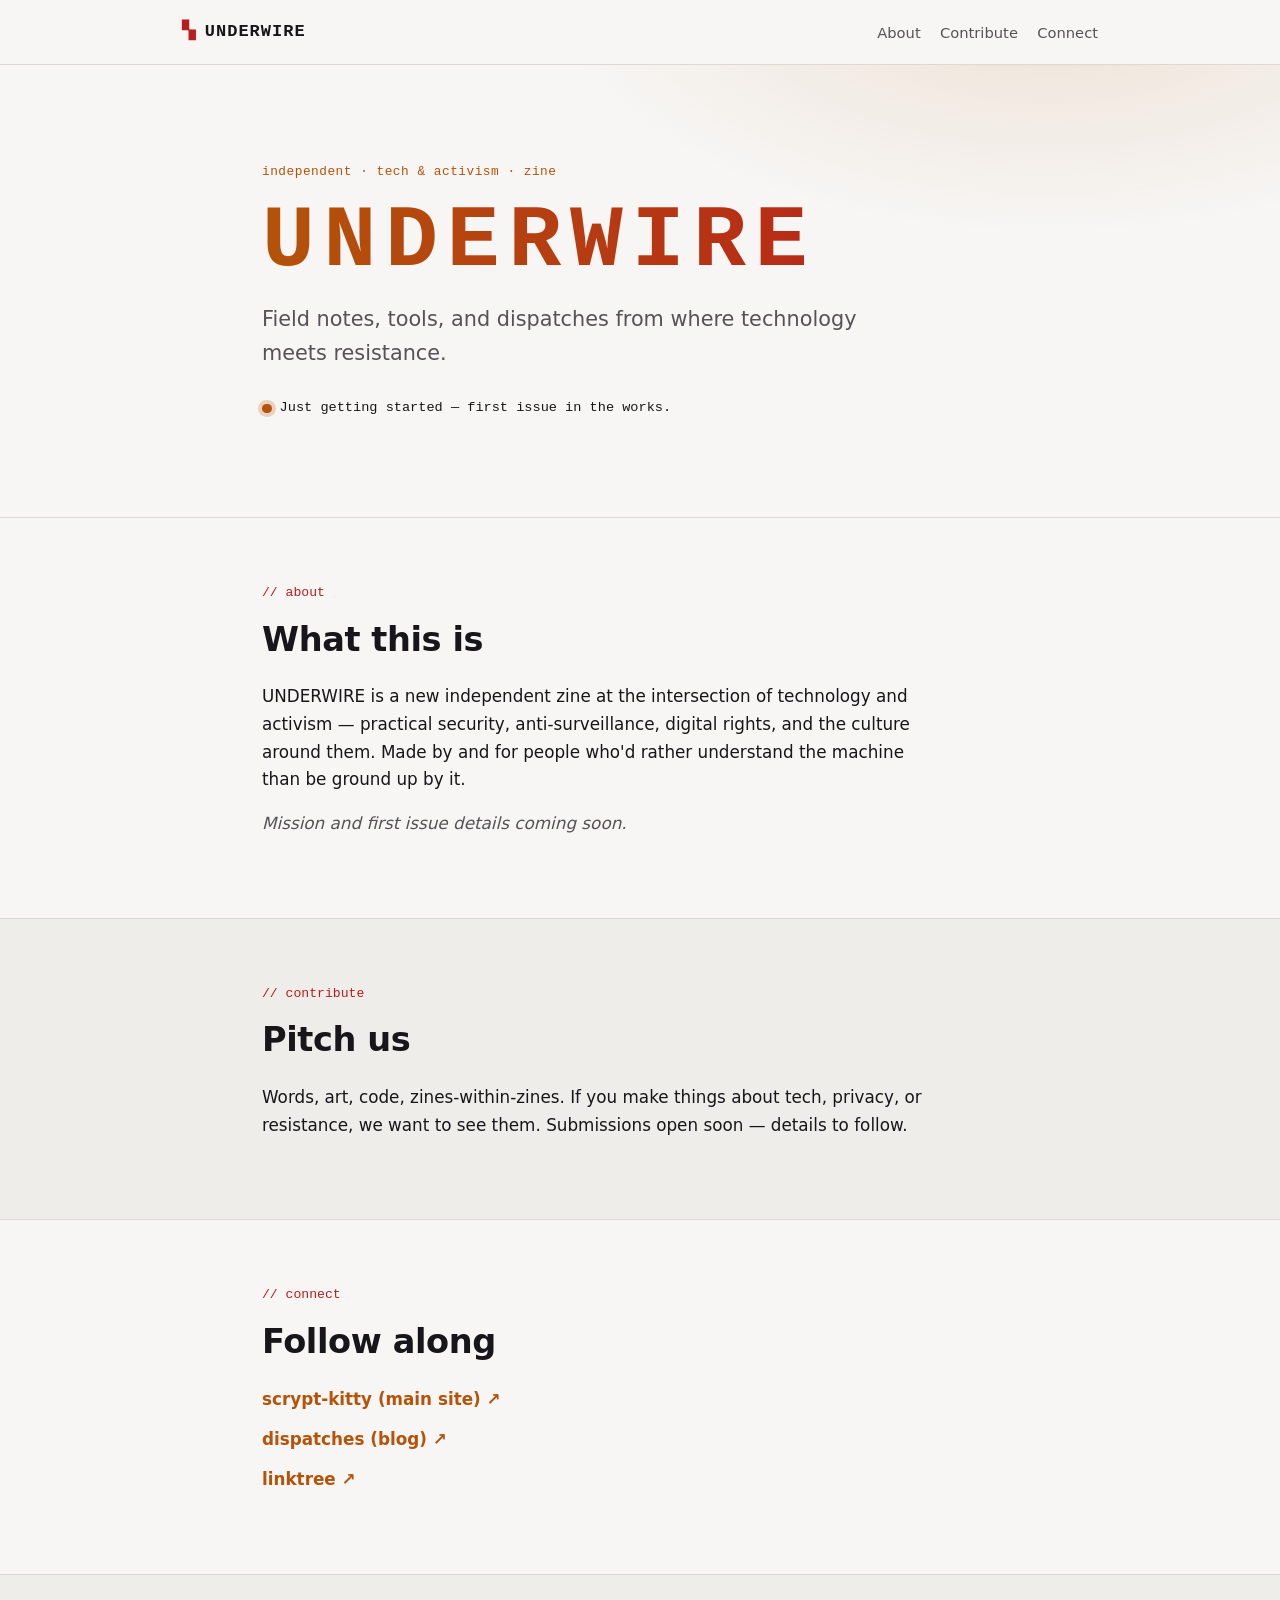
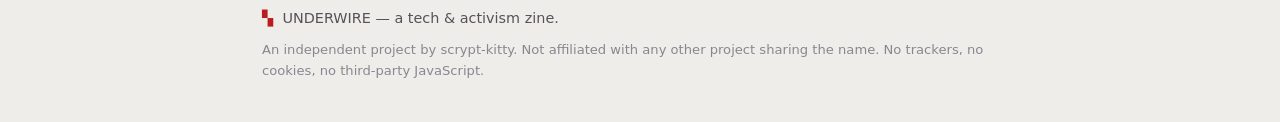
==== index.html @ b6c040b7 "UNDERWIRE — tech & activism zine landing (launch page)" ====
<!DOCTYPE html>
<html lang="en">
<head>
  <meta charset="utf-8" />
  <meta name="viewport" content="width=device-width, initial-scale=1" />
  <title>UNDERWIRE — a tech &amp; activism zine</title>
  <meta name="description" content="UNDERWIRE — an independent tech &amp; activism zine. Field notes, tools, and dispatches from where technology meets resistance. Launching soon." />
  <meta name="referrer" content="no-referrer" />
  <meta name="color-scheme" content="dark light" />
  <meta name="theme-color" content="#0a0a0c" />
  <meta property="og:title" content="UNDERWIRE — a tech &amp; activism zine" />
  <meta property="og:description" content="Independent tech &amp; activism zine. Launching soon." />
  <meta property="og:type" content="website" />
  <link rel="icon" href="favicon.svg" type="image/svg+xml" />
  <link rel="stylesheet" href="styles.css" />
</head>
<body>
  <a class="skip-link" href="#main">Skip to content</a>

  <header class="site-header">
    <nav class="nav" aria-label="Primary">
      <a class="brand" href="/underwire/">
        <span class="mark" aria-hidden="true">▚</span>
        <span class="brand-name">UNDERWIRE</span>
      </a>
      <ul class="nav-links">
        <li><a href="#about">About</a></li>
        <li><a href="#contribute">Contribute</a></li>
        <li><a href="#connect">Connect</a></li>
      </ul>
    </nav>
  </header>

  <main id="main">
    <section class="hero">
      <div class="wrap">
        <p class="eyebrow">independent · tech &amp; activism · zine</p>
        <h1 class="wordmark">UNDERWIRE</h1>
        <p class="tagline">Field notes, tools, and dispatches from where technology meets resistance.</p>
        <p class="status"><span class="dot" aria-hidden="true"></span> Just getting started — first issue in the works.</p>
      </div>
    </section>

    <section class="section" id="about">
      <div class="wrap">
        <p class="kicker">// about</p>
        <h2>What this is</h2>
        <p class="prose">
          UNDERWIRE is a new independent zine at the intersection of technology and activism —
          practical security, anti-surveillance, digital rights, and the culture around them.
          Made by and for people who'd rather understand the machine than be ground up by it.
        </p>
        <p class="prose muted">
          <em>Mission and first issue details coming soon.</em>
        </p>
      </div>
    </section>

    <section class="section section-alt" id="contribute">
      <div class="wrap">
        <p class="kicker">// contribute</p>
        <h2>Pitch us</h2>
        <p class="prose">
          Words, art, code, zines-within-zines. If you make things about tech, privacy, or
          resistance, we want to see them. Submissions open soon — details to follow.
        </p>
      </div>
    </section>

    <section class="section" id="connect">
      <div class="wrap">
        <p class="kicker">// connect</p>
        <h2>Follow along</h2>
        <ul class="links">
          <li><a href="https://scrypt-kitty.github.io/" rel="noopener">scrypt-kitty (main site) ↗</a></li>
          <li><a href="https://scrypt-kitty.github.io/dispatches/" rel="noopener">dispatches (blog) ↗</a></li>
          <li><a href="https://linktr.ee/rcperez" rel="noopener">linktree ↗</a></li>
        </ul>
      </div>
    </section>
  </main>

  <footer class="site-footer">
    <div class="wrap">
      <p><span class="mark" aria-hidden="true">▚</span> UNDERWIRE — a tech &amp; activism zine.</p>
      <p class="fineprint">An independent project by scrypt-kitty. Not affiliated with any other
      project sharing the name. No trackers, no cookies, no third-party JavaScript.</p>
    </div>
  </footer>
</body>
</html>
---- styles.css ----
/* UNDERWIRE — pure CSS, no JS, no external fonts/CDNs. Own identity: amber/red on ink. */
:root {
  --bg:#0a0a0c; --bg-alt:#0e0e11; --surface:#141417; --border:#2a2a30;
  --text:#ececec; --muted:#9a9a9a; --muted-2:#6d6d75;
  --accent:#f59e0b;   /* amber */
  --accent-2:#ef4444; /* red */
  --sans: ui-sans-serif, system-ui, -apple-system, "Segoe UI", Roboto, Helvetica, Arial, sans-serif;
  --mono: ui-monospace, "SFMono-Regular", "Cascadia Code", "JetBrains Mono", Consolas, monospace;
  --maxw: 820px; --pad: clamp(1rem, 4vw, 2rem); --radius: 12px;
}
@media (prefers-color-scheme: light) {
  :root { --bg:#f7f6f4; --bg-alt:#efedea; --surface:#fff; --border:#ddd8d2; --text:#17161a; --muted:#565258; --muted-2:#8a8690; --accent:#b45309; --accent-2:#b91c1c; }
}
*,*::before,*::after{box-sizing:border-box}
html{scroll-behavior:smooth;-webkit-text-size-adjust:100%}
@media (prefers-reduced-motion:reduce){html{scroll-behavior:auto}*{animation:none!important}}
body{margin:0;font-family:var(--sans);background:var(--bg);color:var(--text);line-height:1.65;font-size:17px;-webkit-font-smoothing:antialiased}
a{color:var(--accent);text-decoration:none}
a:hover{text-decoration:underline}
.wrap{width:100%;max-width:var(--maxw);margin-inline:auto;padding-inline:var(--pad)}
.muted{color:var(--muted)}
.skip-link{position:absolute;left:-999px;top:0;background:var(--accent);color:#111;padding:.6rem 1rem}
.skip-link:focus{left:0}
:focus-visible{outline:2px solid var(--accent);outline-offset:2px;border-radius:3px}

.site-header{position:sticky;top:0;z-index:20;background:color-mix(in srgb,var(--bg) 86%,transparent);backdrop-filter:blur(10px);border-bottom:1px solid var(--border)}
.nav{display:flex;align-items:center;justify-content:space-between;gap:1rem;height:4rem;max-width:980px;margin-inline:auto;padding-inline:var(--pad)}
.brand{display:inline-flex;align-items:center;gap:.55rem;color:var(--text);font-weight:800;font-family:var(--mono);letter-spacing:1px}
.brand:hover{text-decoration:none}
.mark{color:var(--accent-2)}
.nav-links{display:flex;gap:1.2rem;list-style:none;margin:0;padding:0}
.nav-links a{color:var(--muted);font-size:.92rem}
.nav-links a:hover{color:var(--text);text-decoration:none}

.hero{border-bottom:1px solid var(--border);background:radial-gradient(52rem 26rem at 82% -18%,color-mix(in srgb,var(--accent) 14%,transparent),transparent 60%),var(--bg);padding-block:clamp(3rem,9vw,6rem)}
.eyebrow{font-family:var(--mono);color:var(--accent);font-size:.8rem;letter-spacing:.5px;text-transform:lowercase;margin:0 0 1rem}
.wordmark{font-family:var(--mono);font-size:clamp(2.6rem,10vw,5.5rem);font-weight:800;letter-spacing:.1em;margin:0 0 1rem;line-height:1;
  background:linear-gradient(90deg,var(--accent),var(--accent-2));-webkit-background-clip:text;background-clip:text;color:transparent}
.tagline{font-size:clamp(1.05rem,2.2vw,1.3rem);color:var(--muted);max-width:48ch;margin:0 0 1.4rem}
.status{display:inline-flex;align-items:center;gap:.5rem;font-family:var(--mono);font-size:.85rem;color:var(--text);margin:0}
.dot{width:.6rem;height:.6rem;border-radius:50%;background:var(--accent);box-shadow:0 0 0 4px color-mix(in srgb,var(--accent) 22%,transparent)}

.section{padding-block:clamp(2.4rem,6vw,4rem)}
.section-alt{background:var(--bg-alt);border-block:1px solid var(--border)}
.kicker{font-family:var(--mono);color:var(--accent-2);font-size:.82rem;margin:0 0 .5rem}
.section h2{font-size:clamp(1.5rem,3.4vw,2.1rem);letter-spacing:-.4px;margin:0 0 1rem;font-weight:800}
.prose{max-width:62ch;margin:0 0 1rem;font-size:1.05rem}
.links{list-style:none;margin:1rem 0 0;padding:0;display:grid;gap:.7rem}
.links a{font-weight:700;font-size:1.05rem}

.site-footer{border-top:1px solid var(--border);background:var(--bg-alt);padding-block:2rem;margin-top:1rem}
.site-footer p{margin:0 0 .5rem;color:var(--muted);font-size:.9rem}
.site-footer .mark{margin-right:.3rem}
.fineprint{color:var(--muted-2)!important;font-size:.82rem!important}
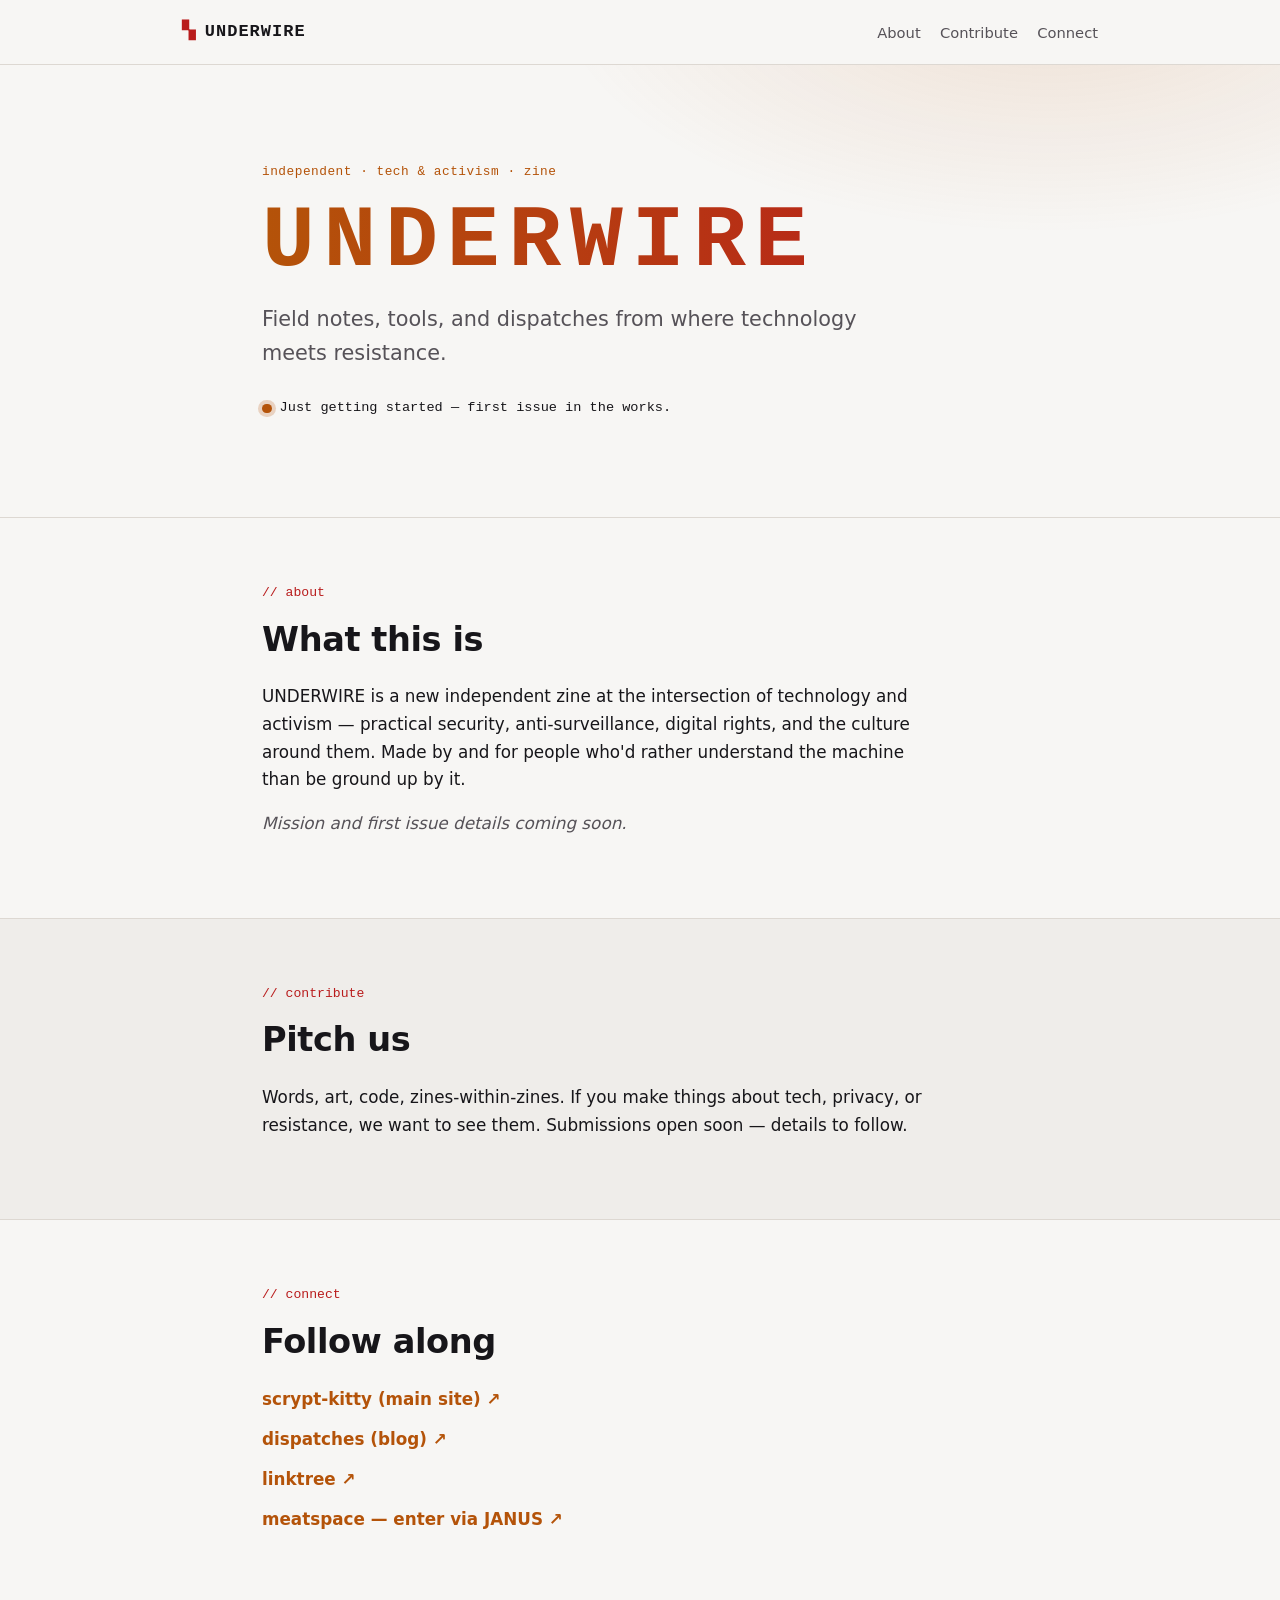
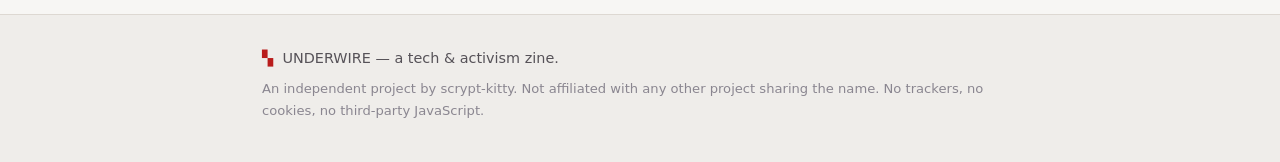
==== commit 985492df: "connect: link the meatspace ARG (enter via JANUS)" ====
--- a/index.html
+++ b/index.html
@@ -75,6 +75,7 @@
           <li><a href="https://scrypt-kitty.github.io/" rel="noopener">scrypt-kitty (main site) ↗</a></li>
           <li><a href="https://scrypt-kitty.github.io/dispatches/" rel="noopener">dispatches (blog) ↗</a></li>
           <li><a href="https://linktr.ee/rcperez" rel="noopener">linktree ↗</a></li>
+          <li><a href="https://scrypt-kitty.github.io/meatspace-pages/portal/" rel="noopener">meatspace — enter via JANUS ↗</a></li>
         </ul>
       </div>
     </section>
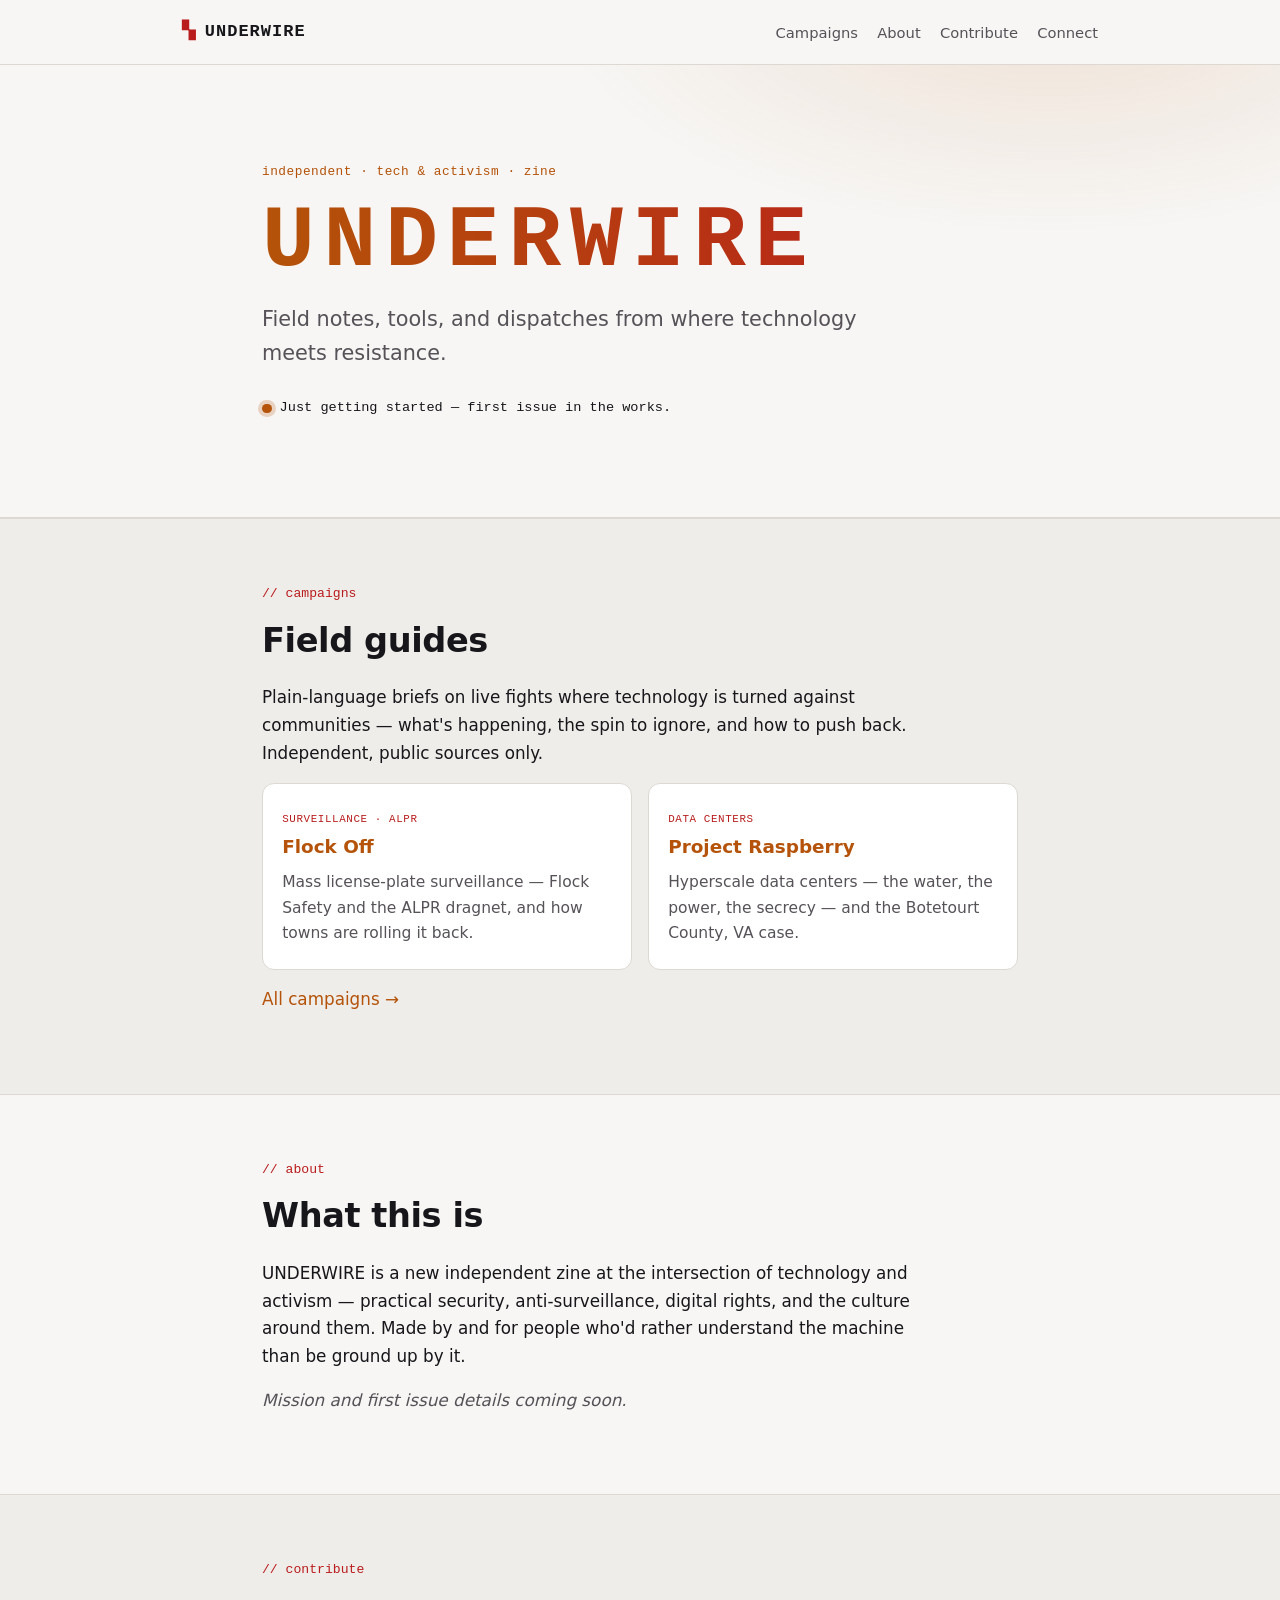
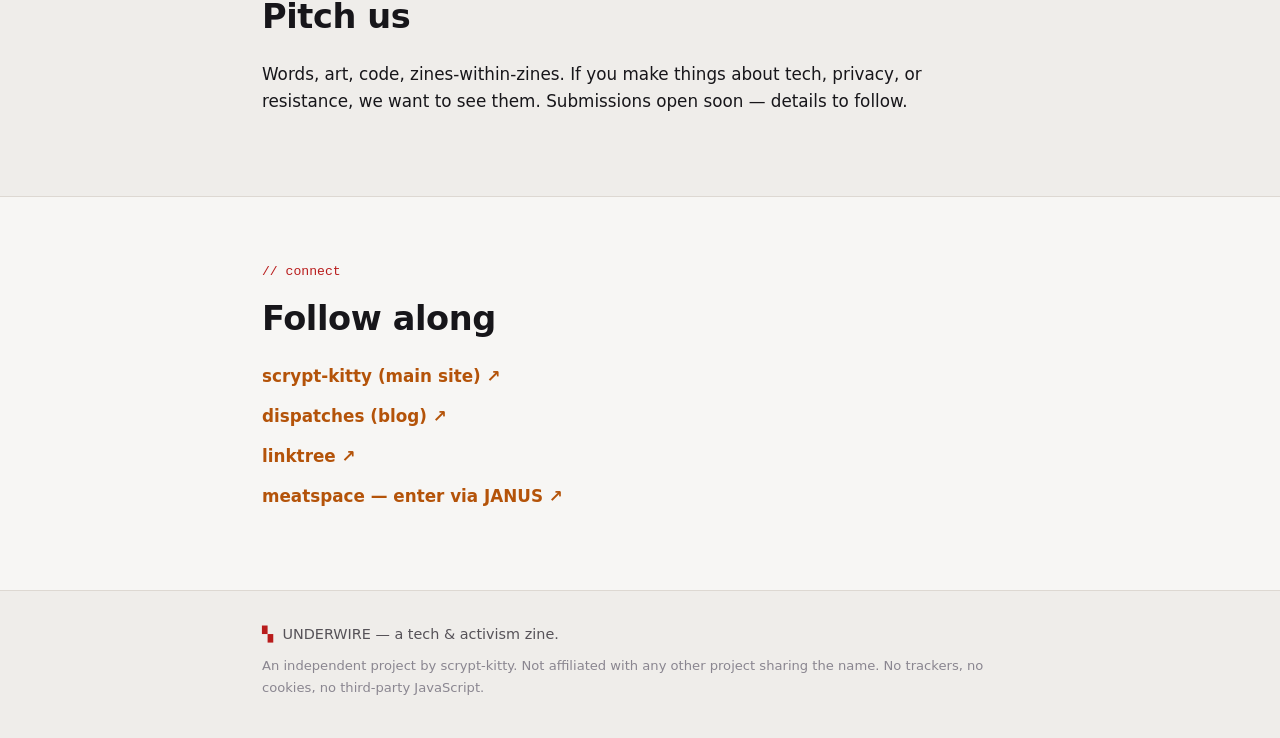
==== commit 230b600a: "Add independent activism campaign hubs: Flock Off (ALPR) + Project Raspberry Zero-JS static field gu" ====
--- a/index.html
+++ b/index.html
@@ -24,6 +24,7 @@
         <span class="brand-name">UNDERWIRE</span>
       </a>
       <ul class="nav-links">
+        <li><a href="campaigns/">Campaigns</a></li>
         <li><a href="#about">About</a></li>
         <li><a href="#contribute">Contribute</a></li>
         <li><a href="#connect">Connect</a></li>
@@ -38,6 +39,27 @@
         <h1 class="wordmark">UNDERWIRE</h1>
         <p class="tagline">Field notes, tools, and dispatches from where technology meets resistance.</p>
         <p class="status"><span class="dot" aria-hidden="true"></span> Just getting started — first issue in the works.</p>
+      </div>
+    </section>
+
+    <section class="section section-alt" id="campaigns">
+      <div class="wrap">
+        <p class="kicker">// campaigns</p>
+        <h2>Field guides</h2>
+        <p class="prose">Plain-language briefs on live fights where technology is turned against communities — what's happening, the spin to ignore, and how to push back. Independent, public sources only.</p>
+        <div class="cards">
+          <div class="card link">
+            <span class="tag">surveillance · ALPR</span>
+            <h3><a href="campaigns/flock-off/">Flock Off</a></h3>
+            <p>Mass license-plate surveillance — Flock Safety and the ALPR dragnet, and how towns are rolling it back.</p>
+          </div>
+          <div class="card link">
+            <span class="tag">data centers</span>
+            <h3><a href="campaigns/raspberry/">Project Raspberry</a></h3>
+            <p>Hyperscale data centers — the water, the power, the secrecy — and the Botetourt County, VA case.</p>
+          </div>
+        </div>
+        <p class="prose"><a href="campaigns/">All campaigns →</a></p>
       </div>
     </section>
 
--- a/styles.css
+++ b/styles.css
@@ -52,3 +52,37 @@
 .site-footer p{margin:0 0 .5rem;color:var(--muted);font-size:.9rem}
 .site-footer .mark{margin-right:.3rem}
 .fineprint{color:var(--muted-2)!important;font-size:.82rem!important}
+
+/* ── Campaigns (activism hubs) — reuses tokens above; still zero-JS ── */
+.crumb{font-family:var(--mono);font-size:.82rem;color:var(--muted-2);margin:0 0 .4rem}
+.crumb a{color:var(--muted)}
+.lede{font-size:clamp(1.1rem,2.4vw,1.35rem);color:var(--text);max-width:60ch;margin:.2rem 0 1.2rem}
+.disclaimer{border:1px solid var(--border);border-left:3px solid var(--accent);background:var(--surface);border-radius:var(--radius);padding:.9rem 1.1rem;margin:1.2rem 0;font-size:.92rem;color:var(--muted)}
+.toc{border:1px solid var(--border);border-radius:var(--radius);background:var(--surface);padding:.9rem 1.1rem;margin:1.4rem 0}
+.toc p{font-family:var(--mono);font-size:.72rem;text-transform:uppercase;letter-spacing:1px;color:var(--muted-2);margin:0 0 .5rem}
+.toc ul{list-style:none;margin:0;padding:0;display:flex;flex-wrap:wrap;gap:.4rem 1.4rem}
+.toc a{font-weight:600;font-size:.95rem}
+.cards{display:grid;grid-template-columns:repeat(auto-fit,minmax(240px,1fr));gap:1rem;margin:1rem 0}
+.card{border:1px solid var(--border);border-radius:var(--radius);background:var(--surface);padding:1.1rem 1.2rem}
+.card h3{margin:.1rem 0 .5rem;font-size:1.15rem}
+.card p{margin:.3rem 0;color:var(--muted);font-size:.97rem}
+.card .tag{font-family:var(--mono);font-size:.68rem;text-transform:uppercase;letter-spacing:.6px;color:var(--accent-2)}
+.card.link{transition:border-color .15s}
+.card.link:hover{border-color:var(--accent)}
+.card.link a{font-weight:700}
+details.qa{border:1px solid var(--border);border-radius:10px;background:var(--surface);padding:.2rem .95rem;margin:.55rem 0}
+details.qa>summary{cursor:pointer;font-weight:700;padding:.65rem 0;list-style:none}
+details.qa>summary::-webkit-details-marker{display:none}
+details.qa>summary::before{content:"+";font-family:var(--mono);color:var(--accent);margin-right:.6rem}
+details.qa[open]>summary::before{content:"–"}
+details.qa .claim{color:var(--muted);font-style:italic}
+details.qa p{margin:.2rem 0 .8rem}
+.cta{border:1px solid var(--border);border-left:3px solid var(--accent-2);background:var(--bg-alt);border-radius:var(--radius);padding:1.1rem 1.2rem;margin:1rem 0}
+.cta ol{margin:.4rem 0 0;padding-left:1.2rem}
+.cta ol li{margin:.5rem 0}
+.btnrow{display:flex;flex-wrap:wrap;gap:.6rem;margin:1.1rem 0}
+.btn{display:inline-block;font-family:var(--mono);font-size:.9rem;font-weight:700;padding:.6rem 1rem;border-radius:8px;border:2px solid var(--accent);color:var(--accent)}
+.btn:hover{background:var(--accent);color:#111;text-decoration:none}
+.btn.solid{background:var(--accent);color:#111}
+.btn.alt{border-color:var(--border);color:var(--text)}
+.srcnote{font-family:var(--mono);font-size:.8rem;color:var(--muted-2);border-top:1px dashed var(--border);padding-top:.8rem;margin-top:1.4rem}
